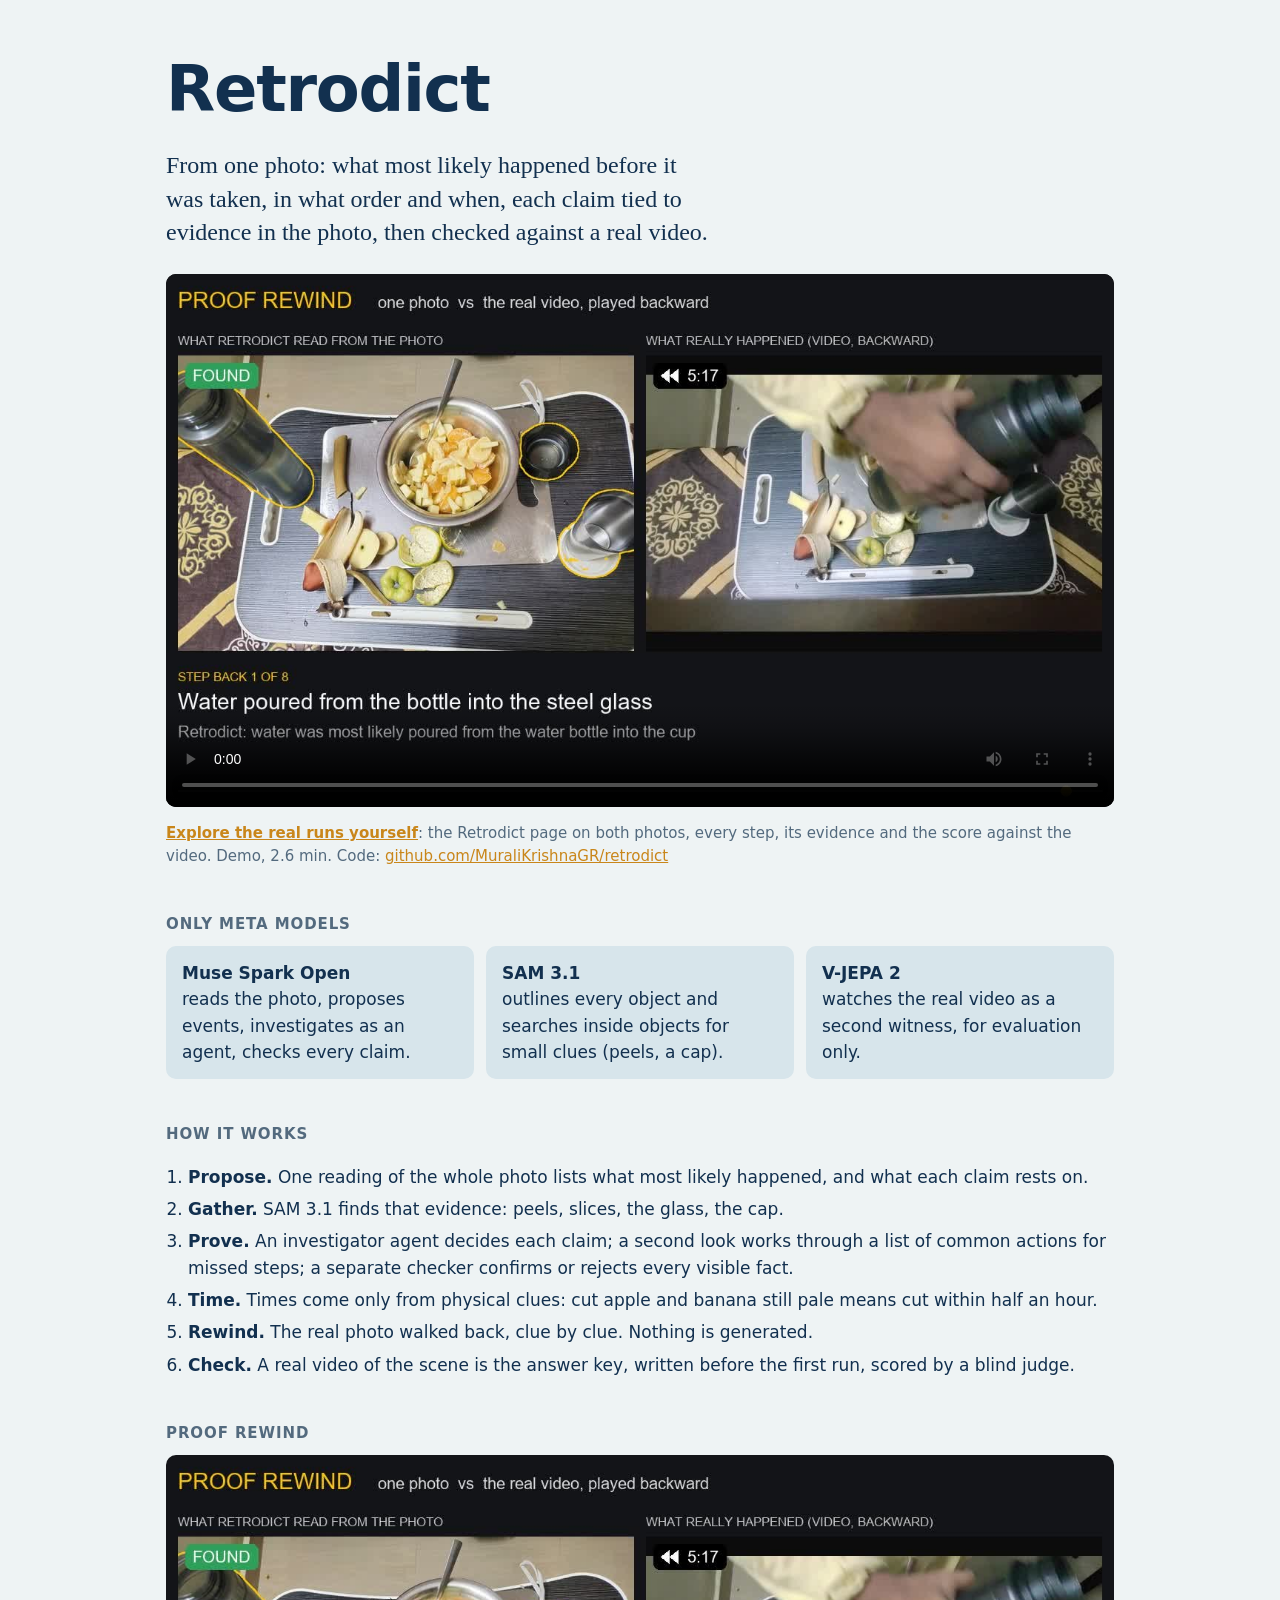
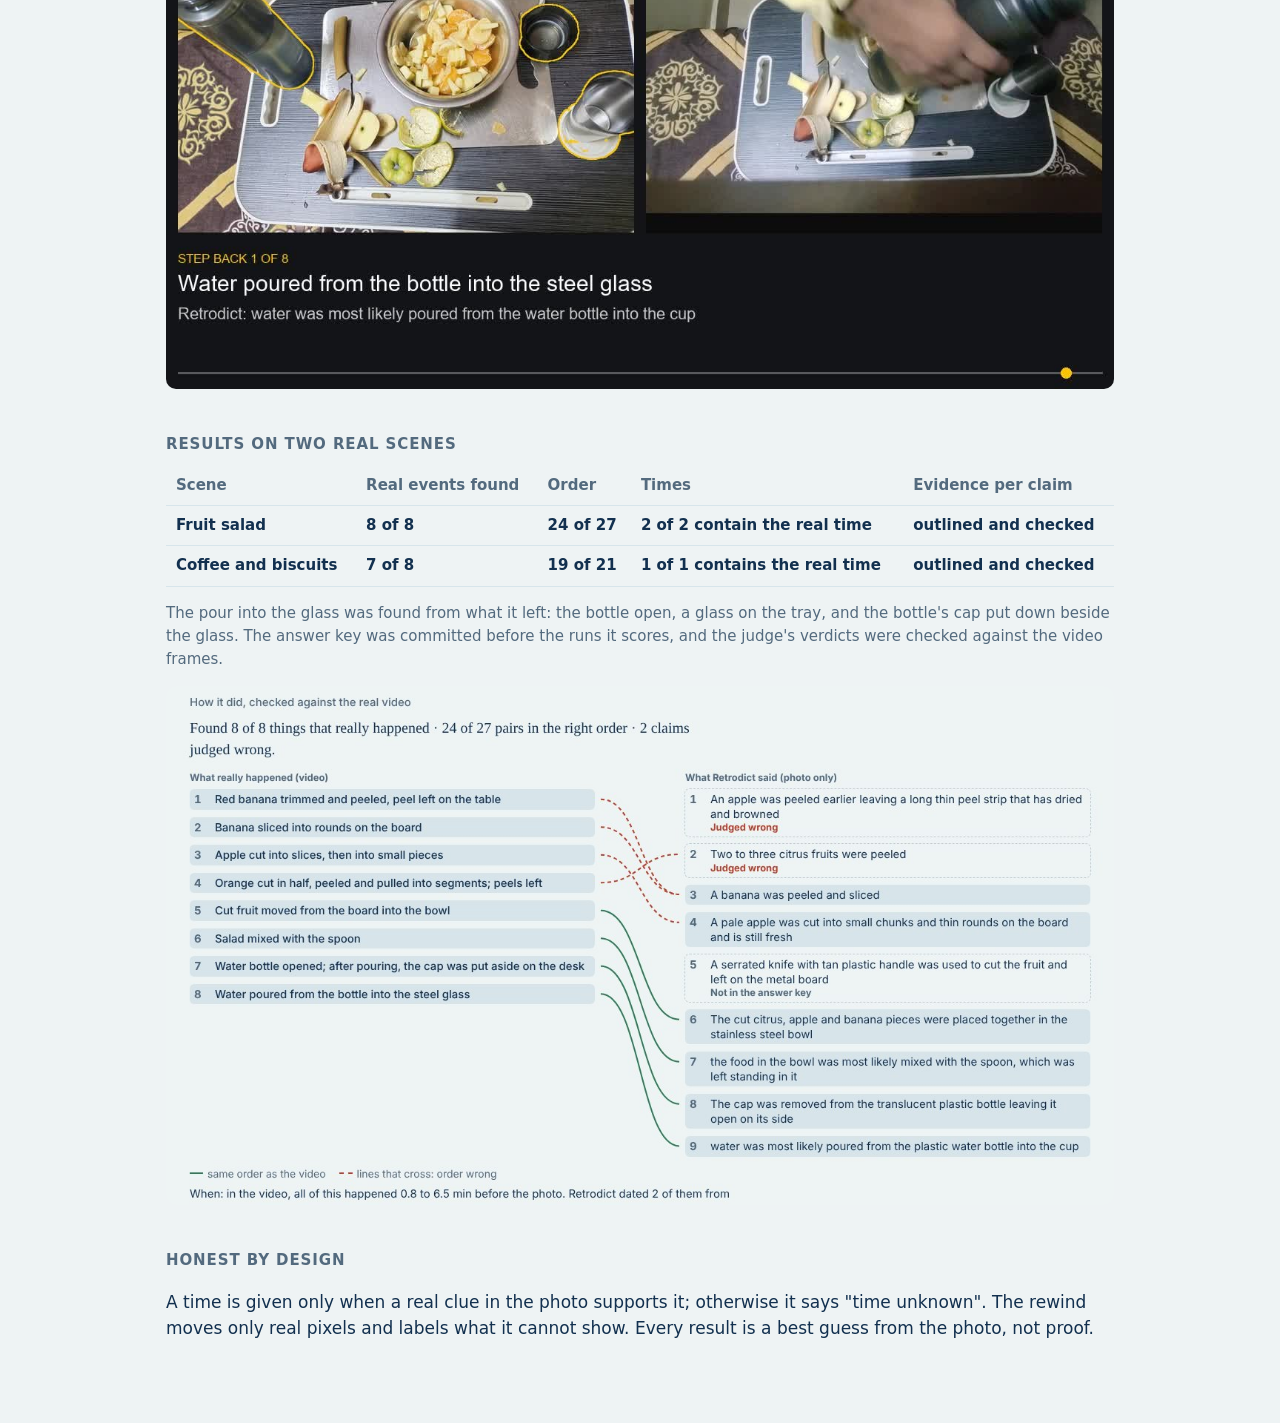
==== docs/index.html @ f4012e64 "Add the project page" ====
<!doctype html>
<html lang="en">
<head>
<meta charset="utf-8">
<meta name="viewport" content="width=device-width, initial-scale=1">
<title>Retrodict</title>
<meta name="description" content="From one photo: what most likely happened before it was taken, proved against a real video.">
<style>
  :root { --paper: #eef3f4; --wash: #d7e5eb; --ink: #12304f; --muted: #536a7e; --accent: #c9861a; --ok: #2e7a57; --no: #b3412e; }
  @media (prefers-color-scheme: dark) {
    :root:not([data-theme="light"]) { --paper: #0e1b29; --wash: #17293b; --ink: #e2ecf1; --muted: #93a9ba; --accent: #e0a03a; --ok: #5fb28b; --no: #e27a66; }
  }
  * { box-sizing: border-box; }
  body { margin: 0; background: var(--paper); color: var(--ink); font: 400 17px/1.55 system-ui, -apple-system, "Segoe UI", sans-serif; }
  main { max-width: 980px; margin: 0 auto; padding: 40px 16px 64px; }
  h1 { font-size: clamp(40px, 7vw, 64px); margin: 0; letter-spacing: -0.02em; }
  .lede { font: 400 clamp(19px, 2.6vw, 24px)/1.4 Georgia, "Times New Roman", serif; max-width: 46ch; margin: 10px 0 24px; }
  video, img { width: 100%; border-radius: 10px; background: #000; display: block; }
  h2 { font-size: 15px; text-transform: uppercase; letter-spacing: .06em; color: var(--muted); margin: 44px 0 10px; }
  table { width: 100%; border-collapse: collapse; font-size: 15px; }
  th, td { text-align: left; padding: 8px 10px; border-bottom: 1px solid var(--wash); vertical-align: top; }
  th { color: var(--muted); font-weight: 600; }
  tr.us td { font-weight: 600; }
  .scroll { overflow-x: auto; }
  .models { display: grid; grid-template-columns: repeat(auto-fit, minmax(240px, 1fr)); gap: 12px; }
  .models div { background: var(--wash); border-radius: 10px; padding: 14px 16px; }
  .models b { display: block; }
  .note { color: var(--muted); font-size: 15px; }
  a { color: var(--accent); }
  ol { padding-left: 22px; } li { margin-bottom: 6px; }
</style>
</head>
<body>
<main>
  <h1>Retrodict</h1>
  <p class="lede">From one photo: what most likely happened before it was taken, in what order and when, each claim tied to evidence in the photo, then checked against a real video.</p>
  <video src="retrodict_demo.mp4" controls playsinline preload="metadata" poster="media/proof_rewind.jpg"></video>
  <p class="note"><b><a href="live/">Explore the real runs yourself</a></b>: the Retrodict page on both photos, every step, its evidence and the score against the video. Demo, 2.6 min. Code: <a href="https://github.com/MuraliKrishnaGR/retrodict">github.com/MuraliKrishnaGR/retrodict</a></p>

  <h2>Only Meta models</h2>
  <div class="models">
    <div><b>Muse Spark Open</b>reads the photo, proposes events, investigates as an agent, checks every claim.</div>
    <div><b>SAM 3.1</b>outlines every object and searches inside objects for small clues (peels, a cap).</div>
    <div><b>V-JEPA 2</b>watches the real video as a second witness, for evaluation only.</div>
  </div>

  <h2>How it works</h2>
  <ol>
    <li><b>Propose.</b> One reading of the whole photo lists what most likely happened, and what each claim rests on.</li>
    <li><b>Gather.</b> SAM 3.1 finds that evidence: peels, slices, the glass, the cap.</li>
    <li><b>Prove.</b> An investigator agent decides each claim; a second look works through a list of common actions for missed steps; a separate checker confirms or rejects every visible fact.</li>
    <li><b>Time.</b> Times come only from physical clues: cut apple and banana still pale means cut within half an hour.</li>
    <li><b>Rewind.</b> The real photo walked back, clue by clue. Nothing is generated.</li>
    <li><b>Check.</b> A real video of the scene is the answer key, written before the first run, scored by a blind judge.</li>
  </ol>

  <h2>Proof rewind</h2>
  <img src="media/proof_rewind.jpg" alt="Left: the photo with the glass, the cap and the bottle Retrodict cited for the pour. Right: the real video of the water being poured, played backward.">

  <h2>Results on two real scenes</h2>
  <div class="scroll"><table>
    <tr><th>Scene</th><th>Real events found</th><th>Order</th><th>Times</th><th>Evidence per claim</th></tr>
    <tr class="us"><td>Fruit salad</td><td>8 of 8</td><td>24 of 27</td><td>2 of 2 contain the real time</td><td>outlined and checked</td></tr>
    <tr class="us"><td>Coffee and biscuits</td><td>7 of 8</td><td>19 of 21</td><td>1 of 1 contains the real time</td><td>outlined and checked</td></tr>
  </table></div>
  <p class="note">The pour into the glass was found from what it left: the bottle open, a glass on the tray, and the bottle's cap put down beside the glass. The answer key was committed before the runs it scores, and the judge's verdicts were checked against the video frames.</p>
  <img src="media/how_it_did.jpg" alt="The real order of events from the video on the left, Retrodict's order on the right, joined by lines.">

  <h2>Honest by design</h2>
  <p>A time is given only when a real clue in the photo supports it; otherwise it says "time unknown". The rewind moves only real pixels and labels what it cannot show. Every result is a best guess from the photo, not proof.</p>
</main>
</body>
</html>
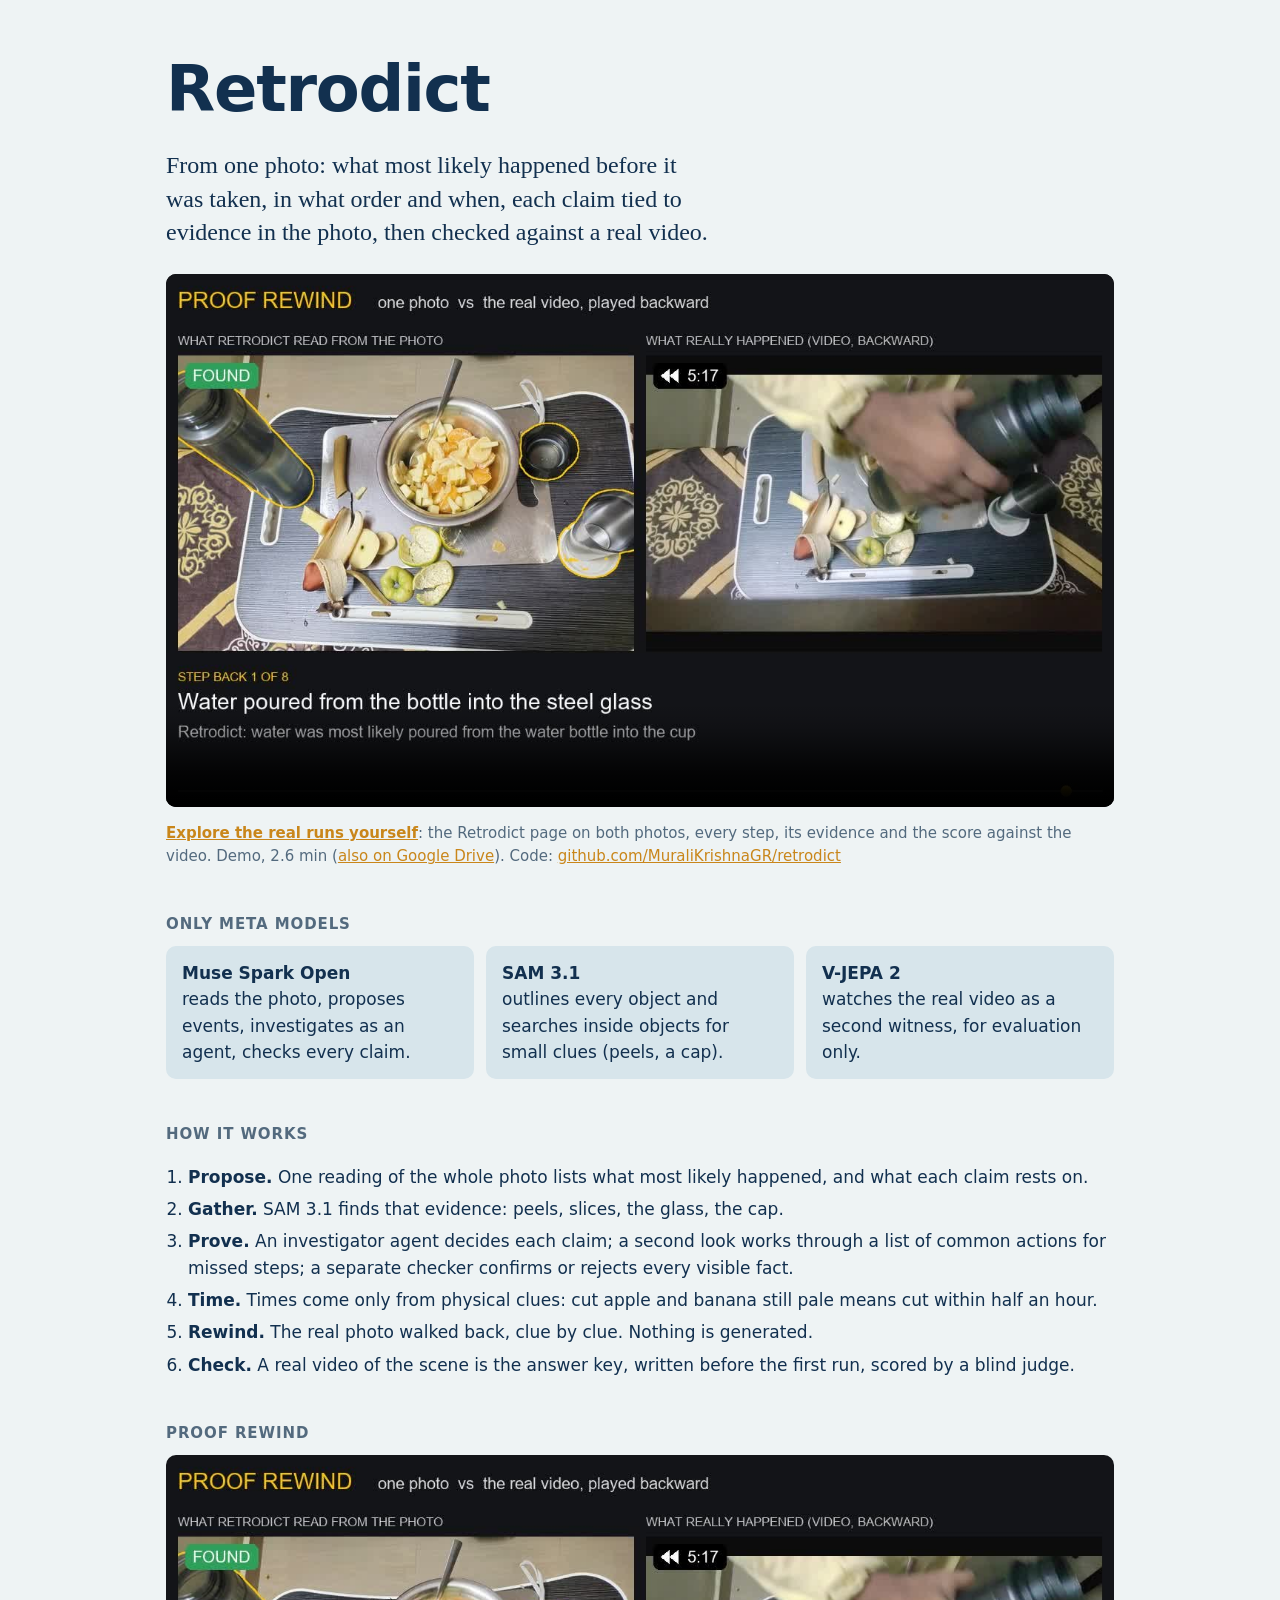
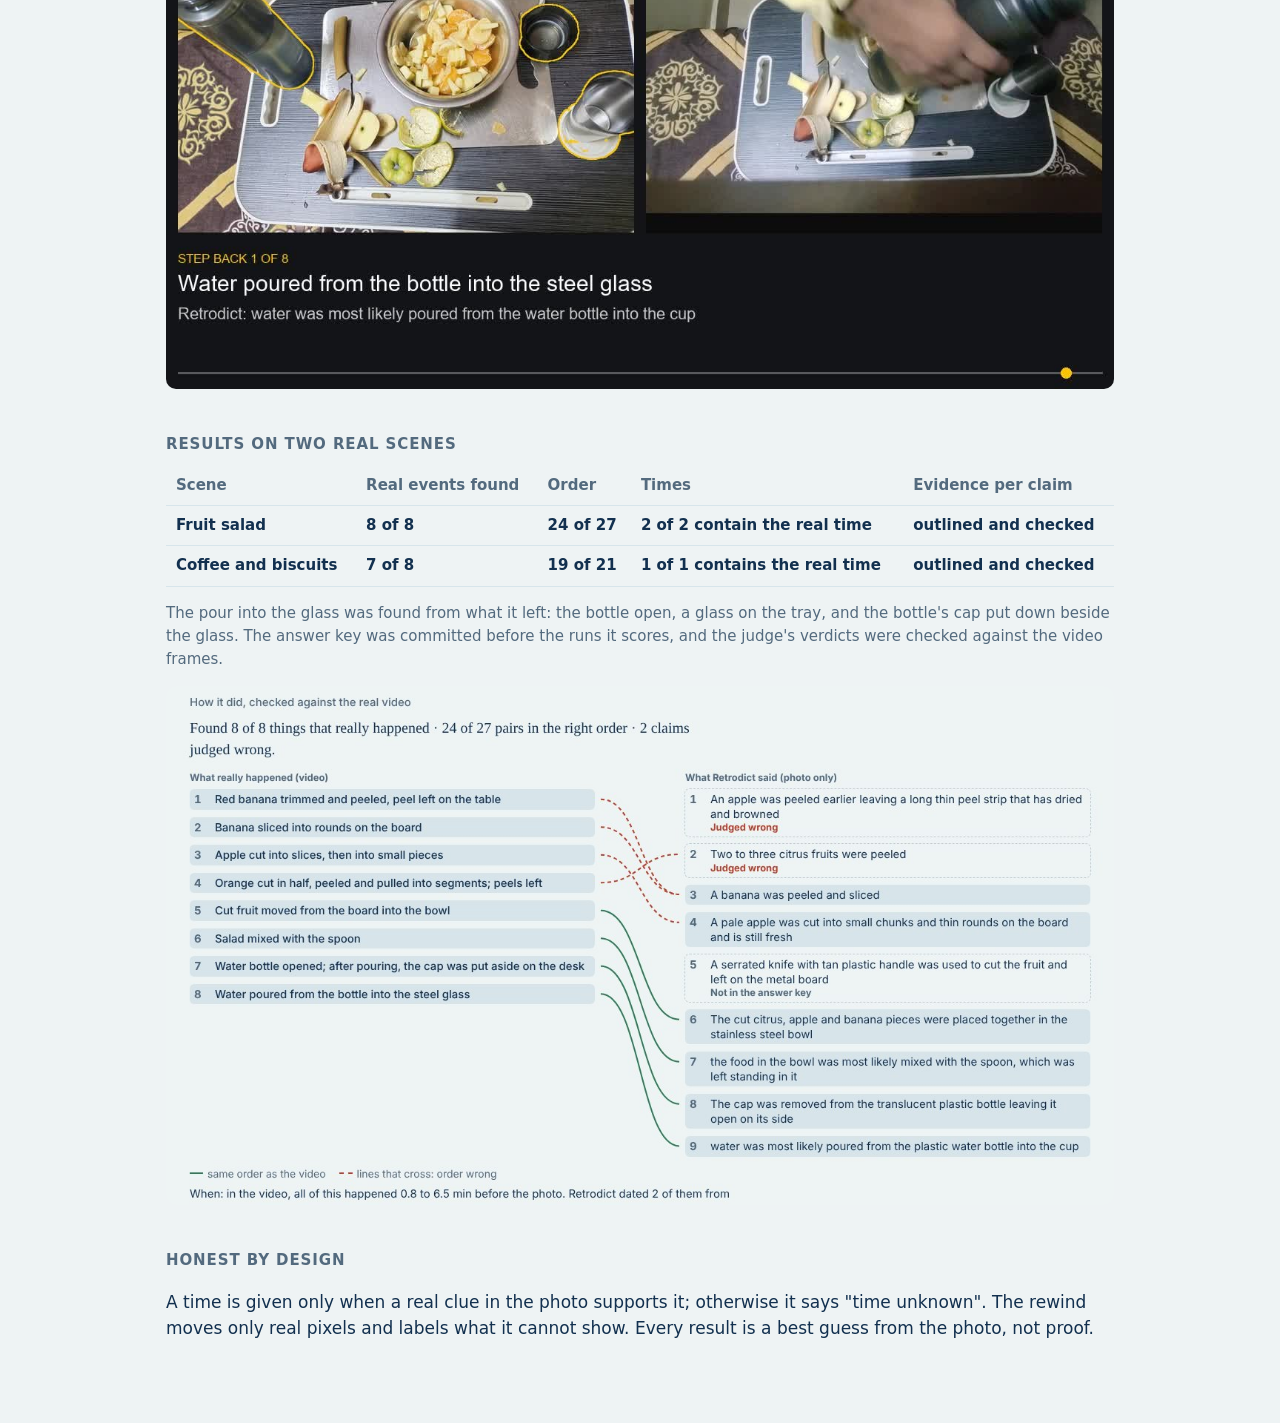
==== commit 65d9367f: "Add Google Drive link to the project page" ====
--- a/docs/index.html
+++ b/docs/index.html
@@ -35,7 +35,7 @@
   <h1>Retrodict</h1>
   <p class="lede">From one photo: what most likely happened before it was taken, in what order and when, each claim tied to evidence in the photo, then checked against a real video.</p>
   <video src="retrodict_demo.mp4" controls playsinline preload="metadata" poster="media/proof_rewind.jpg"></video>
-  <p class="note"><b><a href="live/">Explore the real runs yourself</a></b>: the Retrodict page on both photos, every step, its evidence and the score against the video. Demo, 2.6 min. Code: <a href="https://github.com/MuraliKrishnaGR/retrodict">github.com/MuraliKrishnaGR/retrodict</a></p>
+  <p class="note"><b><a href="live/">Explore the real runs yourself</a></b>: the Retrodict page on both photos, every step, its evidence and the score against the video. Demo, 2.6 min (<a href="https://drive.google.com/file/d/1ZWeBMD9DjBfpTFAiSsDgVgOrVILTc-Ac/view?usp=sharing">also on Google Drive</a>). Code: <a href="https://github.com/MuraliKrishnaGR/retrodict">github.com/MuraliKrishnaGR/retrodict</a></p>
 
   <h2>Only Meta models</h2>
   <div class="models">
